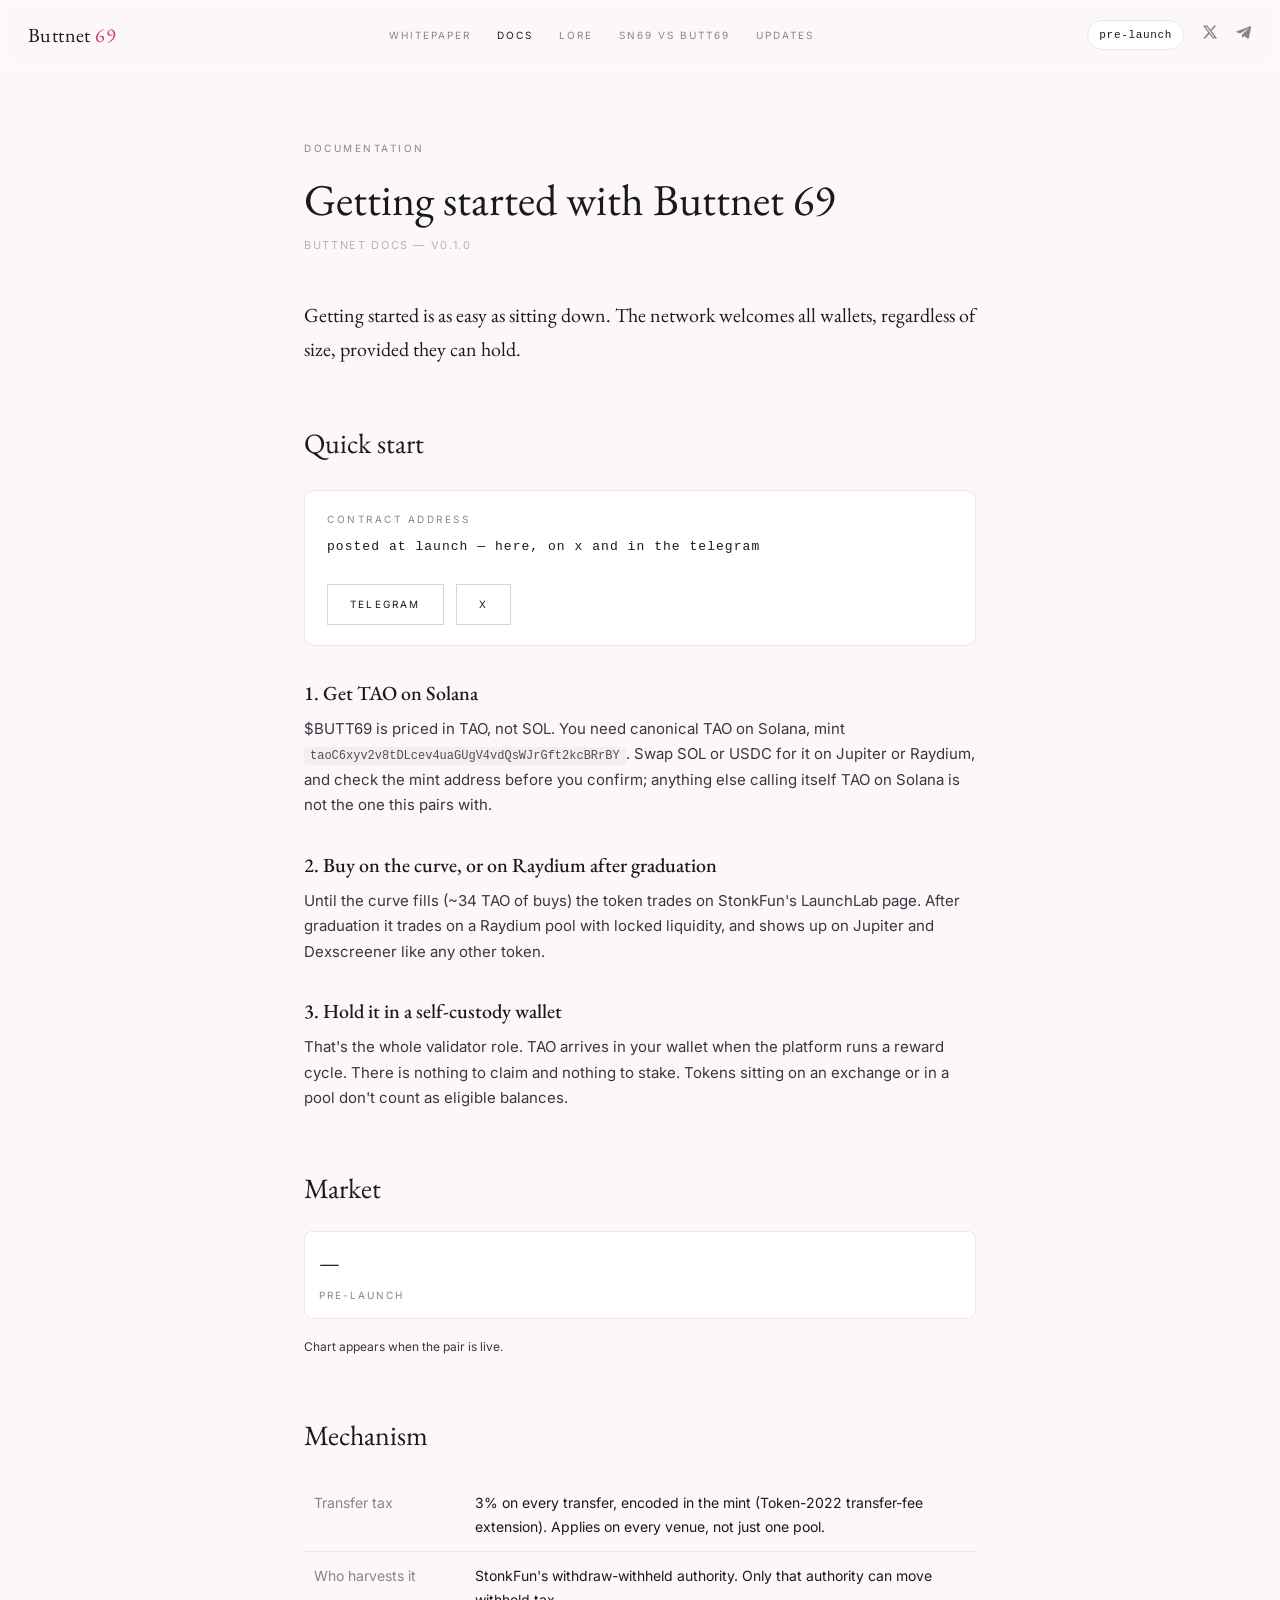
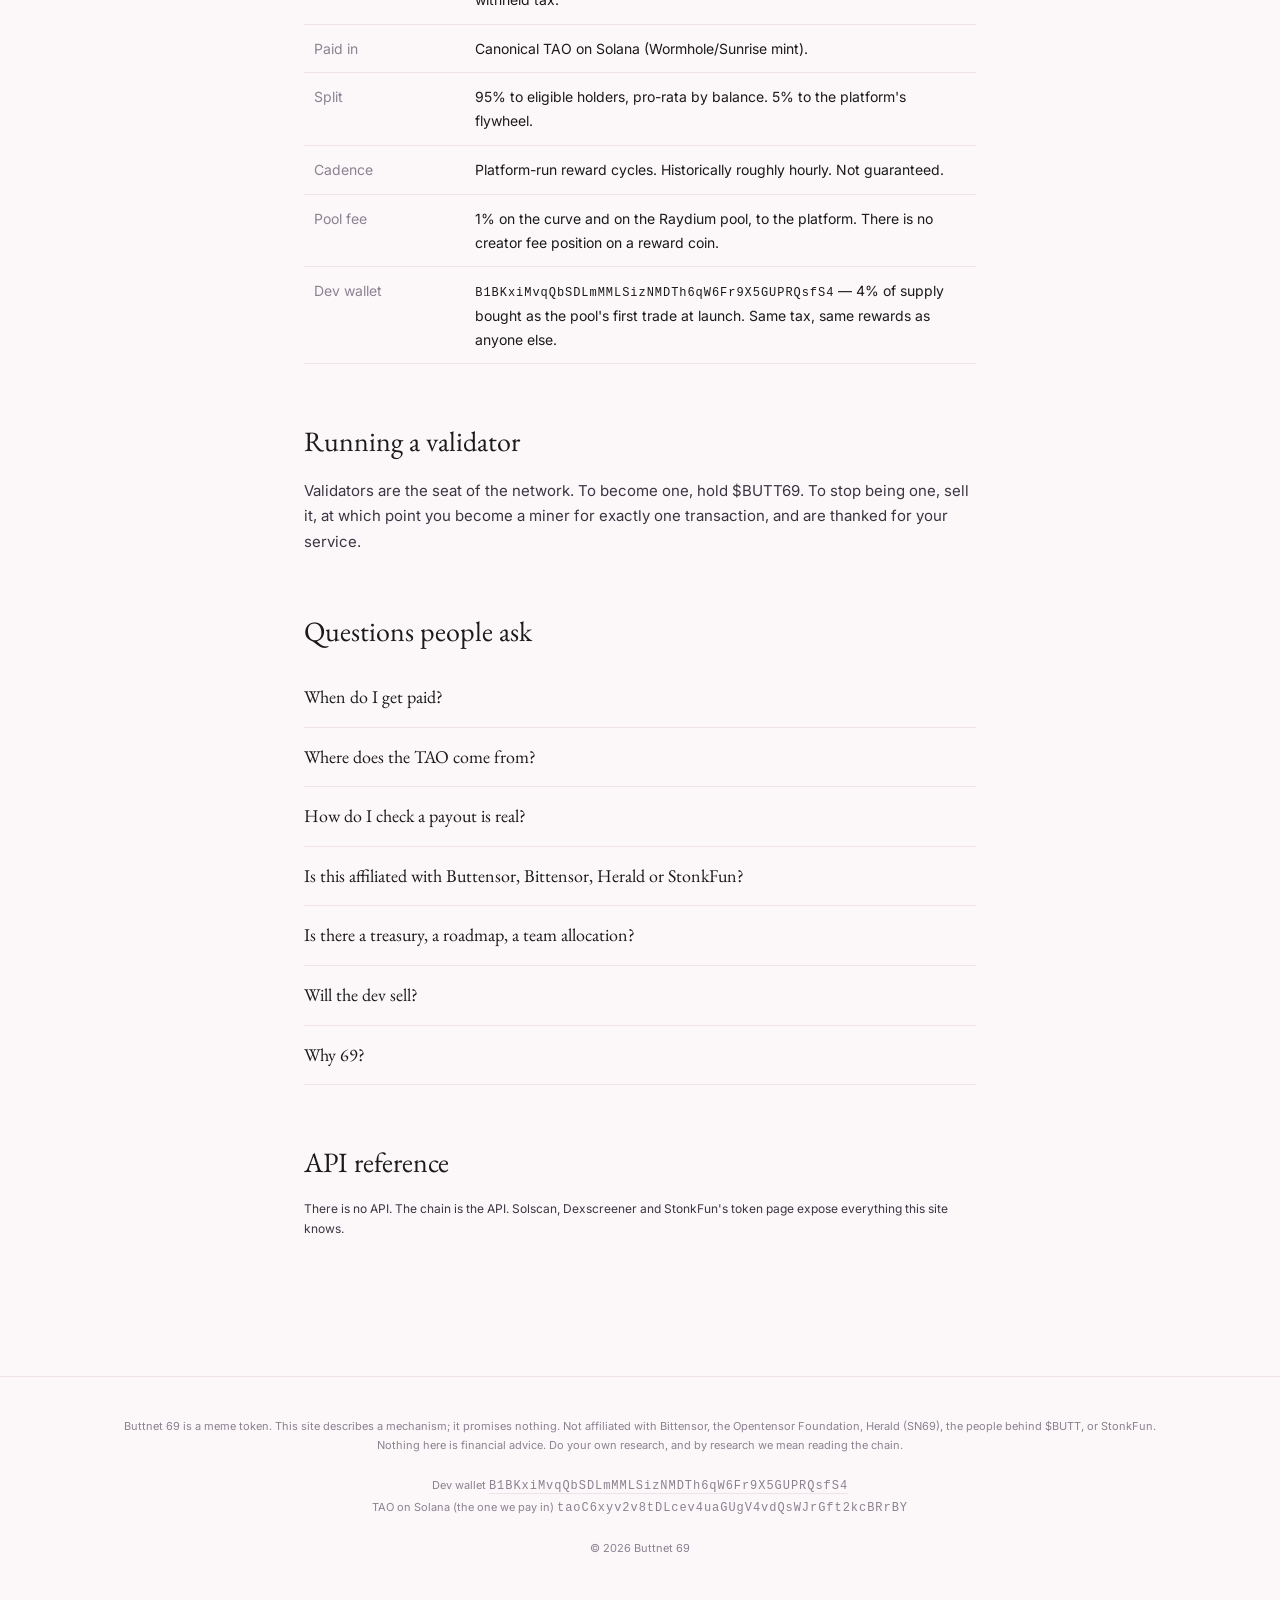
==== docs.html @ 768b2cd7 "Add files via upload" ====
<!doctype html>
<html lang="en">
<head>
<meta charset="utf-8"><meta name="viewport" content="width=device-width, initial-scale=1">
<title>Docs — Buttnet 69</title>
<link rel="icon" href="logo-512.png"><link rel="stylesheet" href="style.css">
<style>
details{border-bottom:1px solid var(--line);padding:14px 0}summary{cursor:pointer;font-family:var(--serif);font-size:18px;list-style:none}summary::-webkit-details-marker{display:none}
details p{margin:10px 0 0}
.stat{display:grid;grid-template-columns:repeat(auto-fit,minmax(140px,1fr));gap:12px;margin:18px 0}
.stat div{background:#fff;border:1px solid var(--line);border-radius:8px;padding:12px 14px}
.stat b{display:block;font-family:var(--serif);font-size:22px;font-weight:400}.stat span{font-size:10px;letter-spacing:.2em;text-transform:uppercase;color:var(--mut)}
iframe.chart{width:100%;height:460px;border:1px solid var(--line);border-radius:10px;background:#fff}
</style>
</head>
<body>
<main class="page">
  <div class="label kicker">Documentation</div>
  <h1>Getting started with Buttnet 69</h1>
  <div class="byline">Buttnet Docs — v0.1.0</div>

  <p class="lead">Getting started is as easy as sitting down. The network welcomes all wallets, regardless of size, provided they can hold.</p>

  <h2>Quick start</h2>
  <div class="box">
    <div class="label" style="margin-bottom:8px">Contract address</div>
    <div class="mono" id="ca" style="font-size:13px;user-select:all;word-break:break-all"></div>
    <div class="btnrow" id="btns"></div>
  </div>
  <h3>1. Get TAO on Solana</h3>
  <p>$BUTT69 is priced in TAO, not SOL. You need canonical TAO on Solana, mint <code id="taom"></code>. Swap SOL or USDC for it on Jupiter or Raydium, and check the mint address before you confirm; anything else calling itself TAO on Solana is not the one this pairs with.</p>
  <h3>2. Buy on the curve, or on Raydium after graduation</h3>
  <p>Until the curve fills (~34 TAO of buys) the token trades on StonkFun's LaunchLab page. After graduation it trades on a Raydium pool with locked liquidity, and shows up on Jupiter and Dexscreener like any other token.</p>
  <h3>3. Hold it in a self-custody wallet</h3>
  <p>That's the whole validator role. TAO arrives in your wallet when the platform runs a reward cycle. There is nothing to claim and nothing to stake. Tokens sitting on an exchange or in a pool don't count as eligible balances.</p>

  <h2>Market</h2>
  <div class="stat" id="stats"></div>
  <div id="chart"></div>

  <h2>Mechanism</h2>
  <table>
    <tr><td>Transfer tax</td><td>3% on every transfer, encoded in the mint (Token-2022 transfer-fee extension). Applies on every venue, not just one pool.</td></tr>
    <tr><td>Who harvests it</td><td>StonkFun's withdraw-withheld authority. Only that authority can move withheld tax.</td></tr>
    <tr><td>Paid in</td><td>Canonical TAO on Solana (Wormhole/Sunrise mint).</td></tr>
    <tr><td>Split</td><td>95% to eligible holders, pro-rata by balance. 5% to the platform's flywheel.</td></tr>
    <tr><td>Cadence</td><td>Platform-run reward cycles. Historically roughly hourly. Not guaranteed.</td></tr>
    <tr><td>Pool fee</td><td>1% on the curve and on the Raydium pool, to the platform. There is no creator fee position on a reward coin.</td></tr>
    <tr><td>Dev wallet</td><td><a id="devlink" class="mono" target="_blank" rel="noopener"></a> — 4% of supply bought as the pool's first trade at launch. Same tax, same rewards as anyone else.</td></tr>
  </table>

  <h2>Running a validator</h2>
  <p>Validators are the seat of the network. To become one, hold $BUTT69. To stop being one, sell it, at which point you become a miner for exactly one transaction, and are thanked for your service.</p>

  <h2>Questions people ask</h2>
  <details><summary>When do I get paid?</summary><p>When the platform runs a reward cycle. Look for incoming TAO transfers in your wallet history. Amounts depend on how much $BUTT69 was transferred during the cycle and your share of eligible balances. Very small balances can round to nothing.</p></details>
  <details><summary>Where does the TAO come from?</summary><p>From other people transferring $BUTT69. A transfer tax is a cost on transfers, not a return on holding. If trading slows, payouts slow. That is the mechanism working as designed, not a bug.</p></details>
  <details><summary>How do I check a payout is real?</summary><p>Open the incoming transfer in your wallet history. Confirm the mint is the TAO mint shown in the footer, and match the sender against the platform's distribution records on StonkFun's token page. A "Received" label on its own proves nothing.</p></details>
  <details><summary>Is this affiliated with Buttensor, Bittensor, Herald or StonkFun?</summary><p>No. It uses StonkFun's public launch model, copies $BUTT's mechanism with attribution, and borrows Herald's tagline out of context. Nobody's team is involved but ours.</p></details>
  <details><summary>Is there a treasury, a roadmap, a team allocation?</summary><p>No treasury. No roadmap beyond the three lines on the home page. One dev wallet, published above.</p></details>
  <details><summary>Will the dev sell?</summary><p>Maybe. The wallet is public, so you'll see it if it happens. Every transfer out of it pays the same 3% as yours.</p></details>
  <details><summary>Why 69?</summary><p>See <a href="vs.html" style="border-bottom:1px solid var(--line)">SN69 vs BUTT69</a>.</p></details>

  <h2 id="api">API reference</h2>
  <p class="fine">There is no API. The chain is the API. Solscan, Dexscreener and StonkFun's token page expose everything this site knows.</p>
</main>
<script src="site.js"></script>
<script>
header("docs");footer();
document.getElementById("taom").textContent=CFG.TAO_MINT;
const dl=document.getElementById("devlink");dl.textContent=CFG.DEV_WALLET;dl.href="https://solscan.io/account/"+CFG.DEV_WALLET;
const ca=document.getElementById("ca"),btns=document.getElementById("btns");
if(CFG.MINT){ca.textContent=CFG.MINT;
  btns.innerHTML=`<a class="btn pink" href="https://www.stonkfun.xyz/token/${CFG.MINT}" target="_blank" rel="noopener">Buy on StonkFun</a><a class="btn" href="https://dexscreener.com/solana/${CFG.MINT}" target="_blank" rel="noopener">Dexscreener</a><a class="btn" href="https://solscan.io/token/${CFG.MINT}" target="_blank" rel="noopener">Solscan</a>`;
  document.getElementById("chart").innerHTML=`<iframe class="chart" src="https://dexscreener.com/solana/${CFG.MINT}?embed=1&theme=light&trades=0&info=0" loading="lazy"></iframe>`;
  fetch(`https://api.dexscreener.com/latest/dex/tokens/${CFG.MINT}`).then(r=>r.json()).then(d=>{
    const ps=(d.pairs||[]).filter(p=>p.chainId==="solana").sort((a,b)=>((b.liquidity||{}).usd||0)-((a.liquidity||{}).usd||0));
    if(!ps.length){document.getElementById("stats").innerHTML='<div><b>—</b><span>indexing</span></div>';return;}
    const p=ps[0],vol=ps.reduce((s,x)=>s+((x.volume||{}).h24||0),0);
    document.getElementById("stats").innerHTML=`<div><b>$${Number(p.priceUsd).toPrecision(3)}</b><span>price</span></div><div><b>${fmt(p.marketCap||p.fdv)}</b><span>market cap</span></div><div><b>${fmt((p.liquidity||{}).usd)}</b><span>liquidity</span></div><div><b>${fmt(vol)}</b><span>24h volume</span></div>`;
  }).catch(()=>{});
} else {
  ca.textContent="posted at launch — here, on x and in the telegram";
  btns.innerHTML=`<a class="btn" href="${CFG.TG}" target="_blank" rel="noopener">Telegram</a><a class="btn" href="${CFG.X}" target="_blank" rel="noopener">X</a>`;
  document.getElementById("stats").innerHTML='<div><b>—</b><span>pre-launch</span></div>';
  document.getElementById("chart").innerHTML='<p class="fine">Chart appears when the pair is live.</p>';
}
</script>
</body>
</html>
---- style.css ----
@import url("https://fonts.googleapis.com/css2?family=EB+Garamond:ital,wght@0,400;0,500;1,400&family=Inter:wght@400;500&display=swap");
:root{--bg:#fcf8fa;--bg2:#f7eff3;--ink:#1a1a1a;--mut:#8a8290;--mut2:#b9b0bd;--line:#efe3e9;--pink:#d63c7c;--pink-soft:rgba(214,60,124,.12);--mono:ui-monospace,SFMono-Regular,Menlo,Monaco,Consolas,monospace;--serif:"EB Garamond",Georgia,"Times New Roman",serif;--sans:Inter,-apple-system,BlinkMacSystemFont,"Segoe UI",sans-serif}
*{box-sizing:border-box}html{scroll-behavior:smooth}
body{margin:0;background:var(--bg);color:var(--ink);font-family:var(--sans);font-size:15px;line-height:1.7;-webkit-font-smoothing:antialiased}
a{color:inherit;text-decoration:none}
.serif{font-family:var(--serif)}
.label{font-size:10px;letter-spacing:.25em;text-transform:uppercase;color:var(--mut);font-family:var(--sans)}
.mono{font-family:var(--mono);font-size:12px;letter-spacing:.08em}
/* header */
.hdr{position:fixed;top:0;left:0;right:0;z-index:20;display:flex;align-items:center;justify-content:space-between;padding:18px 28px;background:rgba(252,248,250,.82);backdrop-filter:blur(6px);border-bottom:1px solid transparent}
.hdr.solid{border-bottom-color:var(--line)}
.hdr .wordmark{font-family:var(--serif);font-size:20px;letter-spacing:.02em}
.hdr .wordmark span{color:var(--pink)}
.hdr nav{display:flex;gap:26px}
.hdr nav a{font-size:10px;letter-spacing:.2em;text-transform:uppercase;color:var(--mut);transition:color .2s}
.hdr nav a:hover,.hdr nav a.on{color:var(--ink)}
.hdr .right{display:flex;align-items:center;gap:18px}
.pill{font-family:var(--mono);font-size:11px;letter-spacing:.06em;color:var(--mut);border:1px solid var(--line);border-radius:999px;padding:5px 11px;background:#fff}
.pill b{color:var(--ink);font-weight:500}
.ico{width:16px;height:16px;fill:var(--mut);transition:fill .2s}.ico:hover{fill:var(--ink)}
.burger{display:none}
@media(max-width:820px){.hdr{flex-wrap:wrap;padding:12px 16px;gap:8px}.hdr nav{order:3;width:100%;gap:16px;overflow-x:auto;white-space:nowrap;padding-bottom:2px}.pill{display:none}}
@media(max-width:820px){.page{padding-top:150px}}
/* page */
.page{max-width:720px;margin:0 auto;padding:140px 24px 120px}
.page h1{font-family:var(--serif);font-weight:400;font-size:44px;line-height:1.15;margin:0 0 10px}
.page h2{font-family:var(--serif);font-weight:400;font-size:28px;margin:54px 0 12px}
.page h3{font-family:var(--serif);font-weight:500;font-size:20px;margin:30px 0 6px}
.page p{margin:0 0 16px;color:#3a3540}
.page p.lead{font-family:var(--serif);font-size:20px;color:var(--ink)}
.page .kicker{margin-bottom:18px}
.page .byline{font-size:11px;letter-spacing:.15em;text-transform:uppercase;color:var(--mut2);margin-bottom:44px}
.page hr{border:0;border-top:1px solid var(--line);margin:48px 0}
.page ul{padding-left:18px;color:#3a3540}.page li{margin-bottom:6px}
.box{background:#fff;border:1px solid var(--line);border-radius:10px;padding:20px 22px;margin:22px 0}
.box.pink{background:var(--bg2);border-color:#f1d7e2}
code,.code{font-family:var(--mono);font-size:12px;background:#f4eef1;padding:2px 6px;border-radius:4px;color:#5a4a55}
table{width:100%;border-collapse:collapse;margin:20px 0;font-size:14px}
th,td{text-align:left;vertical-align:top;padding:12px 10px;border-bottom:1px solid var(--line)}
th{font-size:10px;letter-spacing:.2em;text-transform:uppercase;color:var(--mut);font-weight:500}
td:first-child{color:var(--mut);width:24%}
.btn{display:inline-flex;align-items:center;gap:10px;padding:11px 22px;border:1px solid rgba(26,26,26,.18);font-size:10px;letter-spacing:.22em;text-transform:uppercase;transition:all .25s;background:transparent}
.btn:hover{border-color:var(--ink)}
.btn.pink{border-color:var(--pink);color:var(--pink)}.btn.pink:hover{background:var(--pink);color:#fff}
.btnrow{display:flex;gap:12px;flex-wrap:wrap;margin-top:26px}
.fine{font-size:12px;color:var(--mut)}
.ftr{border-top:1px solid var(--line);padding:40px 28px 60px;text-align:center;color:var(--mut);font-size:11px;line-height:1.8}
.ftr a{border-bottom:1px solid var(--line)}
/* timeline */
.tl{position:relative;padding-left:26px}.tl:before{content:"";position:absolute;left:7px;top:6px;bottom:6px;width:1px;background:var(--line)}
.tl .it{position:relative;margin-bottom:34px}
.tl .it:before{content:"";position:absolute;left:-26px;top:5px;width:13px;height:13px;border-radius:50%;border:2px solid var(--pink);background:var(--bg)}
.tl .it.done:before{background:var(--pink)}
.tl .it.todo:before{border-color:var(--mut2)}
.tl .d{font-size:10px;letter-spacing:.2em;text-transform:uppercase;color:var(--mut2);margin-bottom:4px}
.tl .t{font-family:var(--serif);font-size:19px;margin-bottom:4px}
/* dark (lore) */
body.dark{background:#0a0608;color:#f1e9ee}
body.dark .hdr{background:rgba(10,6,8,.8)}body.dark .hdr.solid{border-bottom-color:#241a20}
body.dark .hdr .wordmark{color:#f1e9ee}body.dark .hdr nav a{color:#7d6f78}body.dark .hdr nav a:hover,body.dark .hdr nav a.on{color:#f1e9ee}
body.dark .pill{background:#150d12;border-color:#2a1c24;color:#9c8a95}body.dark .pill b{color:#f1e9ee}
body.dark .ico{fill:#7d6f78}body.dark .ico:hover{fill:#f1e9ee}
body.dark .page p{color:#bcaeb6}body.dark .page p.lead{color:#f1e9ee}
body.dark .page h2{color:#f1e9ee}body.dark .page hr{border-color:#241a20}
body.dark .ftr{border-color:#241a20;color:#6b5f66}body.dark .ftr a{border-color:#2a1c24}
body.dark .label{color:#8d6f80}
.amb{position:absolute;border-radius:50%;pointer-events:none;filter:blur(60px);background:radial-gradient(closest-side,rgba(214,60,124,.28),transparent)}
.glow{text-shadow:0 0 40px rgba(214,60,124,.25),0 0 80px rgba(214,60,124,.1)}
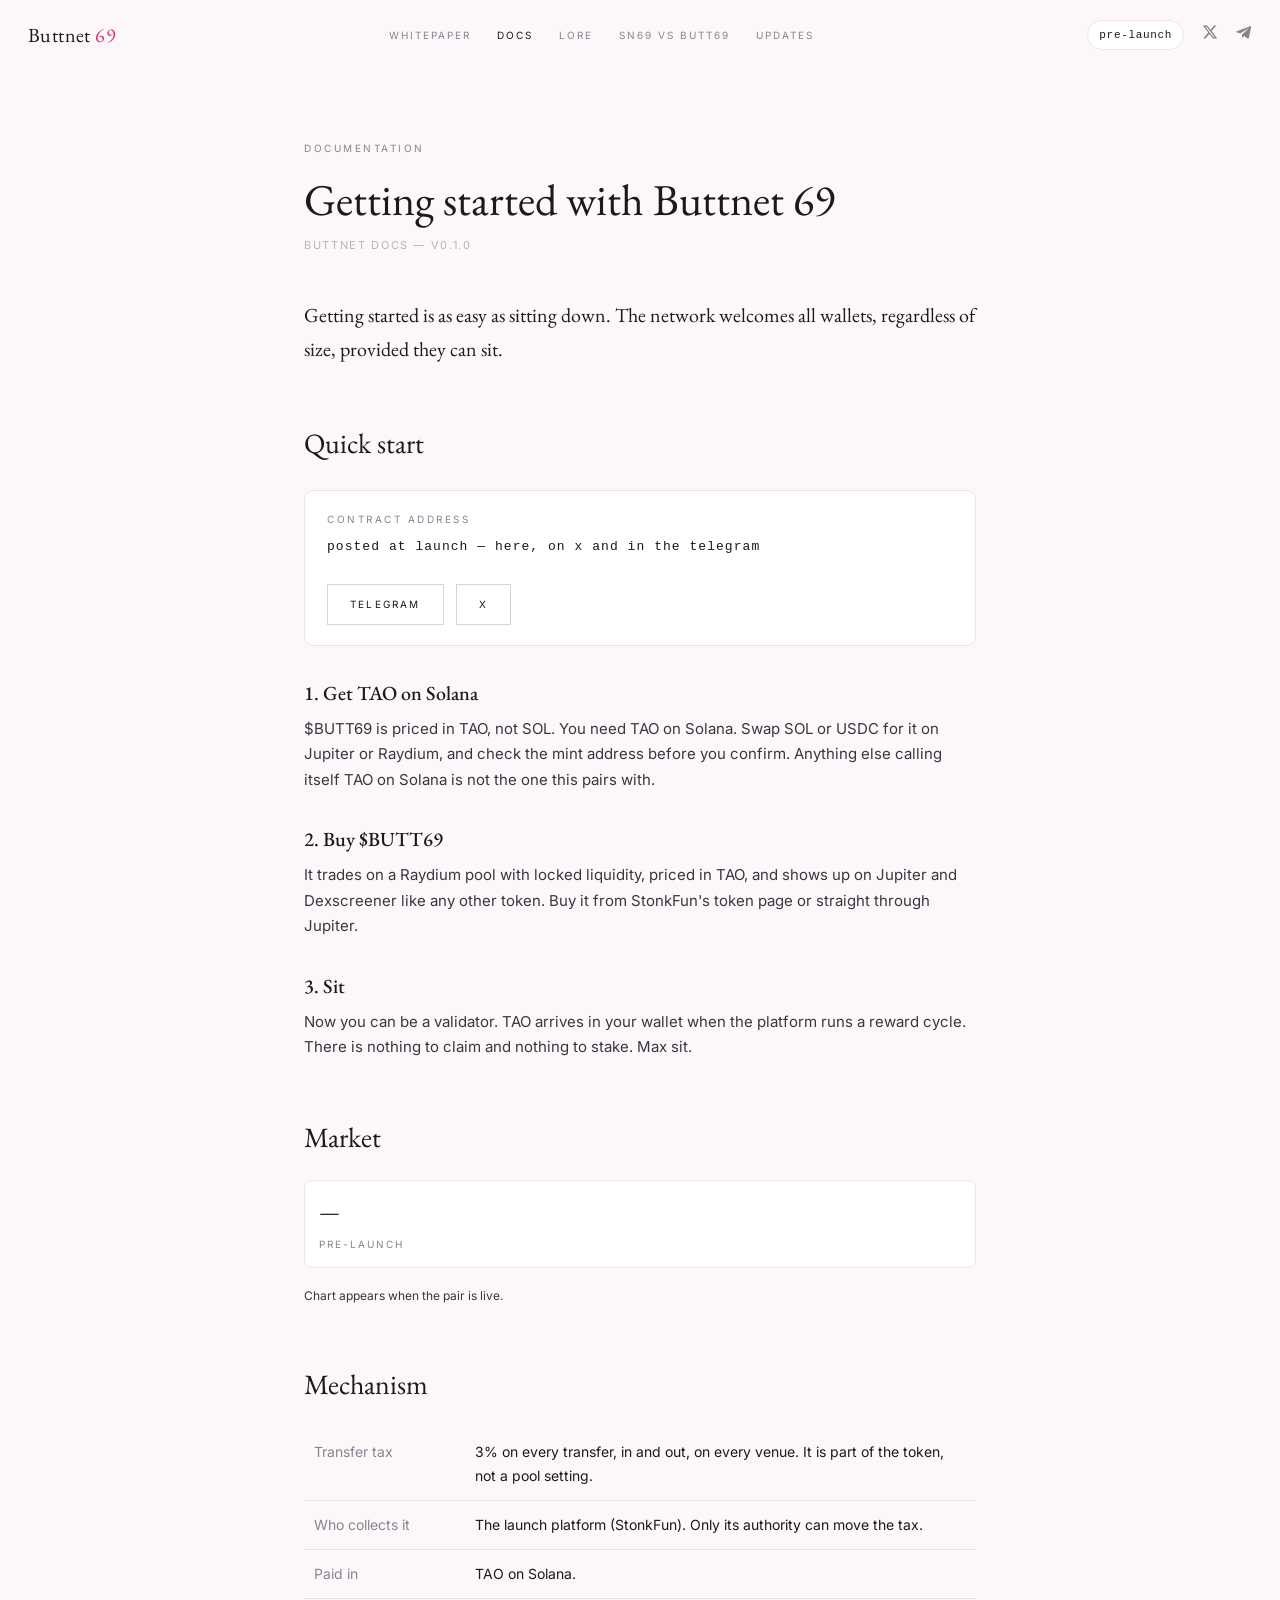
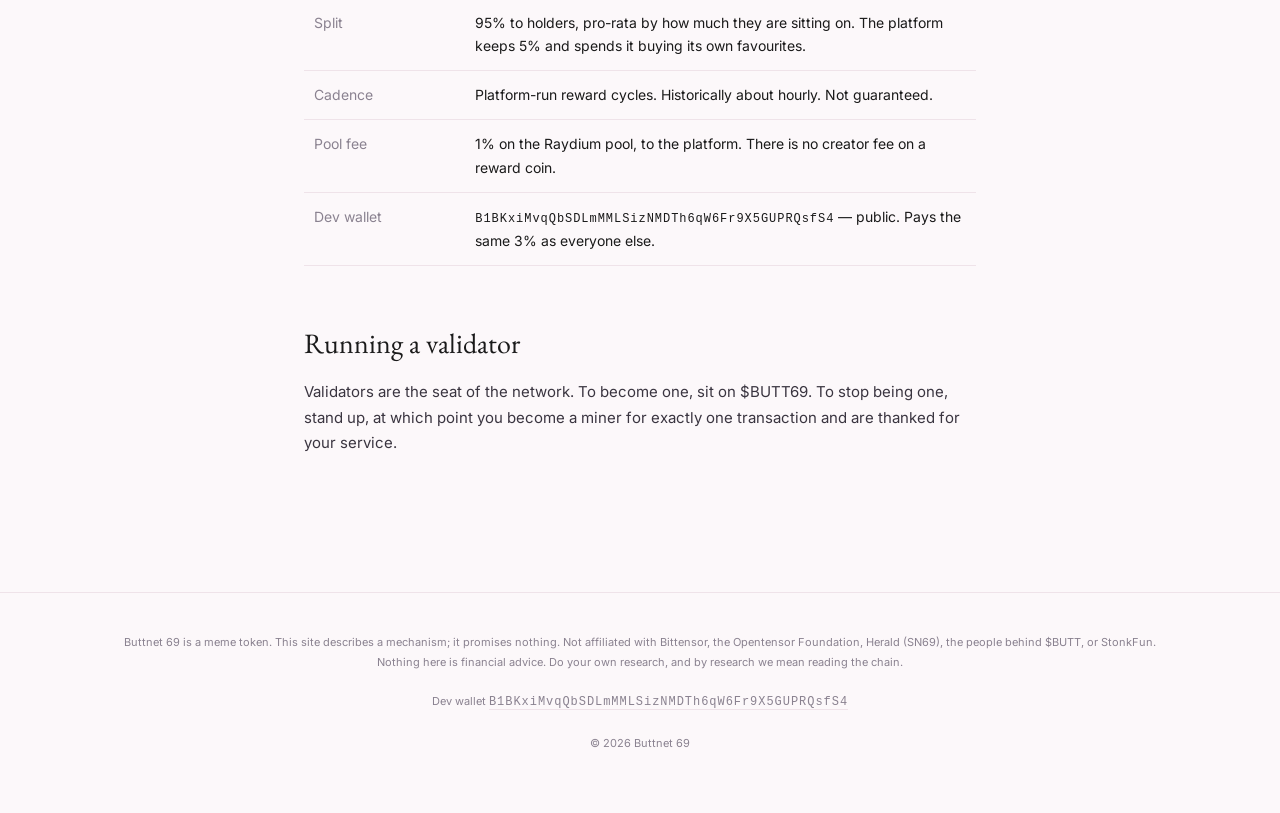
==== commit 03be888b: "Add files via upload" ====
--- a/docs.html
+++ b/docs.html
@@ -19,7 +19,7 @@
   <h1>Getting started with Buttnet 69</h1>
   <div class="byline">Buttnet Docs — v0.1.0</div>
 
-  <p class="lead">Getting started is as easy as sitting down. The network welcomes all wallets, regardless of size, provided they can hold.</p>
+  <p class="lead">Getting started is as easy as sitting down. The network welcomes all wallets, regardless of size, provided they can sit.</p>
 
   <h2>Quick start</h2>
   <div class="box">
@@ -28,11 +28,11 @@
     <div class="btnrow" id="btns"></div>
   </div>
   <h3>1. Get TAO on Solana</h3>
-  <p>$BUTT69 is priced in TAO, not SOL. You need canonical TAO on Solana, mint <code id="taom"></code>. Swap SOL or USDC for it on Jupiter or Raydium, and check the mint address before you confirm; anything else calling itself TAO on Solana is not the one this pairs with.</p>
-  <h3>2. Buy on the curve, or on Raydium after graduation</h3>
-  <p>Until the curve fills (~34 TAO of buys) the token trades on StonkFun's LaunchLab page. After graduation it trades on a Raydium pool with locked liquidity, and shows up on Jupiter and Dexscreener like any other token.</p>
-  <h3>3. Hold it in a self-custody wallet</h3>
-  <p>That's the whole validator role. TAO arrives in your wallet when the platform runs a reward cycle. There is nothing to claim and nothing to stake. Tokens sitting on an exchange or in a pool don't count as eligible balances.</p>
+  <p>$BUTT69 is priced in TAO, not SOL. You need TAO on Solana. Swap SOL or USDC for it on Jupiter or Raydium, and check the mint address before you confirm. Anything else calling itself TAO on Solana is not the one this pairs with.</p>
+  <h3>2. Buy $BUTT69</h3>
+  <p>It trades on a Raydium pool with locked liquidity, priced in TAO, and shows up on Jupiter and Dexscreener like any other token. Buy it from StonkFun's token page or straight through Jupiter.</p>
+  <h3>3. Sit</h3>
+  <p>Now you can be a validator. TAO arrives in your wallet when the platform runs a reward cycle. There is nothing to claim and nothing to stake. Max sit.</p>
 
   <h2>Market</h2>
   <div class="stat" id="stats"></div>
@@ -40,34 +40,22 @@
 
   <h2>Mechanism</h2>
   <table>
-    <tr><td>Transfer tax</td><td>3% on every transfer, encoded in the mint (Token-2022 transfer-fee extension). Applies on every venue, not just one pool.</td></tr>
-    <tr><td>Who harvests it</td><td>StonkFun's withdraw-withheld authority. Only that authority can move withheld tax.</td></tr>
-    <tr><td>Paid in</td><td>Canonical TAO on Solana (Wormhole/Sunrise mint).</td></tr>
-    <tr><td>Split</td><td>95% to eligible holders, pro-rata by balance. 5% to the platform's flywheel.</td></tr>
-    <tr><td>Cadence</td><td>Platform-run reward cycles. Historically roughly hourly. Not guaranteed.</td></tr>
-    <tr><td>Pool fee</td><td>1% on the curve and on the Raydium pool, to the platform. There is no creator fee position on a reward coin.</td></tr>
-    <tr><td>Dev wallet</td><td><a id="devlink" class="mono" target="_blank" rel="noopener"></a> — 4% of supply bought as the pool's first trade at launch. Same tax, same rewards as anyone else.</td></tr>
+    <tr><td>Transfer tax</td><td>3% on every transfer, in and out, on every venue. It is part of the token, not a pool setting.</td></tr>
+    <tr><td>Who collects it</td><td>The launch platform (StonkFun). Only its authority can move the tax.</td></tr>
+    <tr><td>Paid in</td><td>TAO on Solana.</td></tr>
+    <tr><td>Split</td><td>95% to holders, pro-rata by how much they are sitting on. The platform keeps 5% and spends it buying its own favourites.</td></tr>
+    <tr><td>Cadence</td><td>Platform-run reward cycles. Historically about hourly. Not guaranteed.</td></tr>
+    <tr><td>Pool fee</td><td>1% on the Raydium pool, to the platform. There is no creator fee on a reward coin.</td></tr>
+    <tr><td>Dev wallet</td><td><a id="devlink" class="mono" target="_blank" rel="noopener"></a> — public. Pays the same 3% as everyone else.</td></tr>
   </table>
 
   <h2>Running a validator</h2>
-  <p>Validators are the seat of the network. To become one, hold $BUTT69. To stop being one, sell it, at which point you become a miner for exactly one transaction, and are thanked for your service.</p>
+  <p>Validators are the seat of the network. To become one, sit on $BUTT69. To stop being one, stand up, at which point you become a miner for exactly one transaction and are thanked for your service.</p>
 
-  <h2>Questions people ask</h2>
-  <details><summary>When do I get paid?</summary><p>When the platform runs a reward cycle. Look for incoming TAO transfers in your wallet history. Amounts depend on how much $BUTT69 was transferred during the cycle and your share of eligible balances. Very small balances can round to nothing.</p></details>
-  <details><summary>Where does the TAO come from?</summary><p>From other people transferring $BUTT69. A transfer tax is a cost on transfers, not a return on holding. If trading slows, payouts slow. That is the mechanism working as designed, not a bug.</p></details>
-  <details><summary>How do I check a payout is real?</summary><p>Open the incoming transfer in your wallet history. Confirm the mint is the TAO mint shown in the footer, and match the sender against the platform's distribution records on StonkFun's token page. A "Received" label on its own proves nothing.</p></details>
-  <details><summary>Is this affiliated with Buttensor, Bittensor, Herald or StonkFun?</summary><p>No. It uses StonkFun's public launch model, copies $BUTT's mechanism with attribution, and borrows Herald's tagline out of context. Nobody's team is involved but ours.</p></details>
-  <details><summary>Is there a treasury, a roadmap, a team allocation?</summary><p>No treasury. No roadmap beyond the three lines on the home page. One dev wallet, published above.</p></details>
-  <details><summary>Will the dev sell?</summary><p>Maybe. The wallet is public, so you'll see it if it happens. Every transfer out of it pays the same 3% as yours.</p></details>
-  <details><summary>Why 69?</summary><p>See <a href="vs.html" style="border-bottom:1px solid var(--line)">SN69 vs BUTT69</a>.</p></details>
-
-  <h2 id="api">API reference</h2>
-  <p class="fine">There is no API. The chain is the API. Solscan, Dexscreener and StonkFun's token page expose everything this site knows.</p>
 </main>
 <script src="site.js"></script>
 <script>
 header("docs");footer();
-document.getElementById("taom").textContent=CFG.TAO_MINT;
 const dl=document.getElementById("devlink");dl.textContent=CFG.DEV_WALLET;dl.href="https://solscan.io/account/"+CFG.DEV_WALLET;
 const ca=document.getElementById("ca"),btns=document.getElementById("btns");
 if(CFG.MINT){ca.textContent=CFG.MINT;
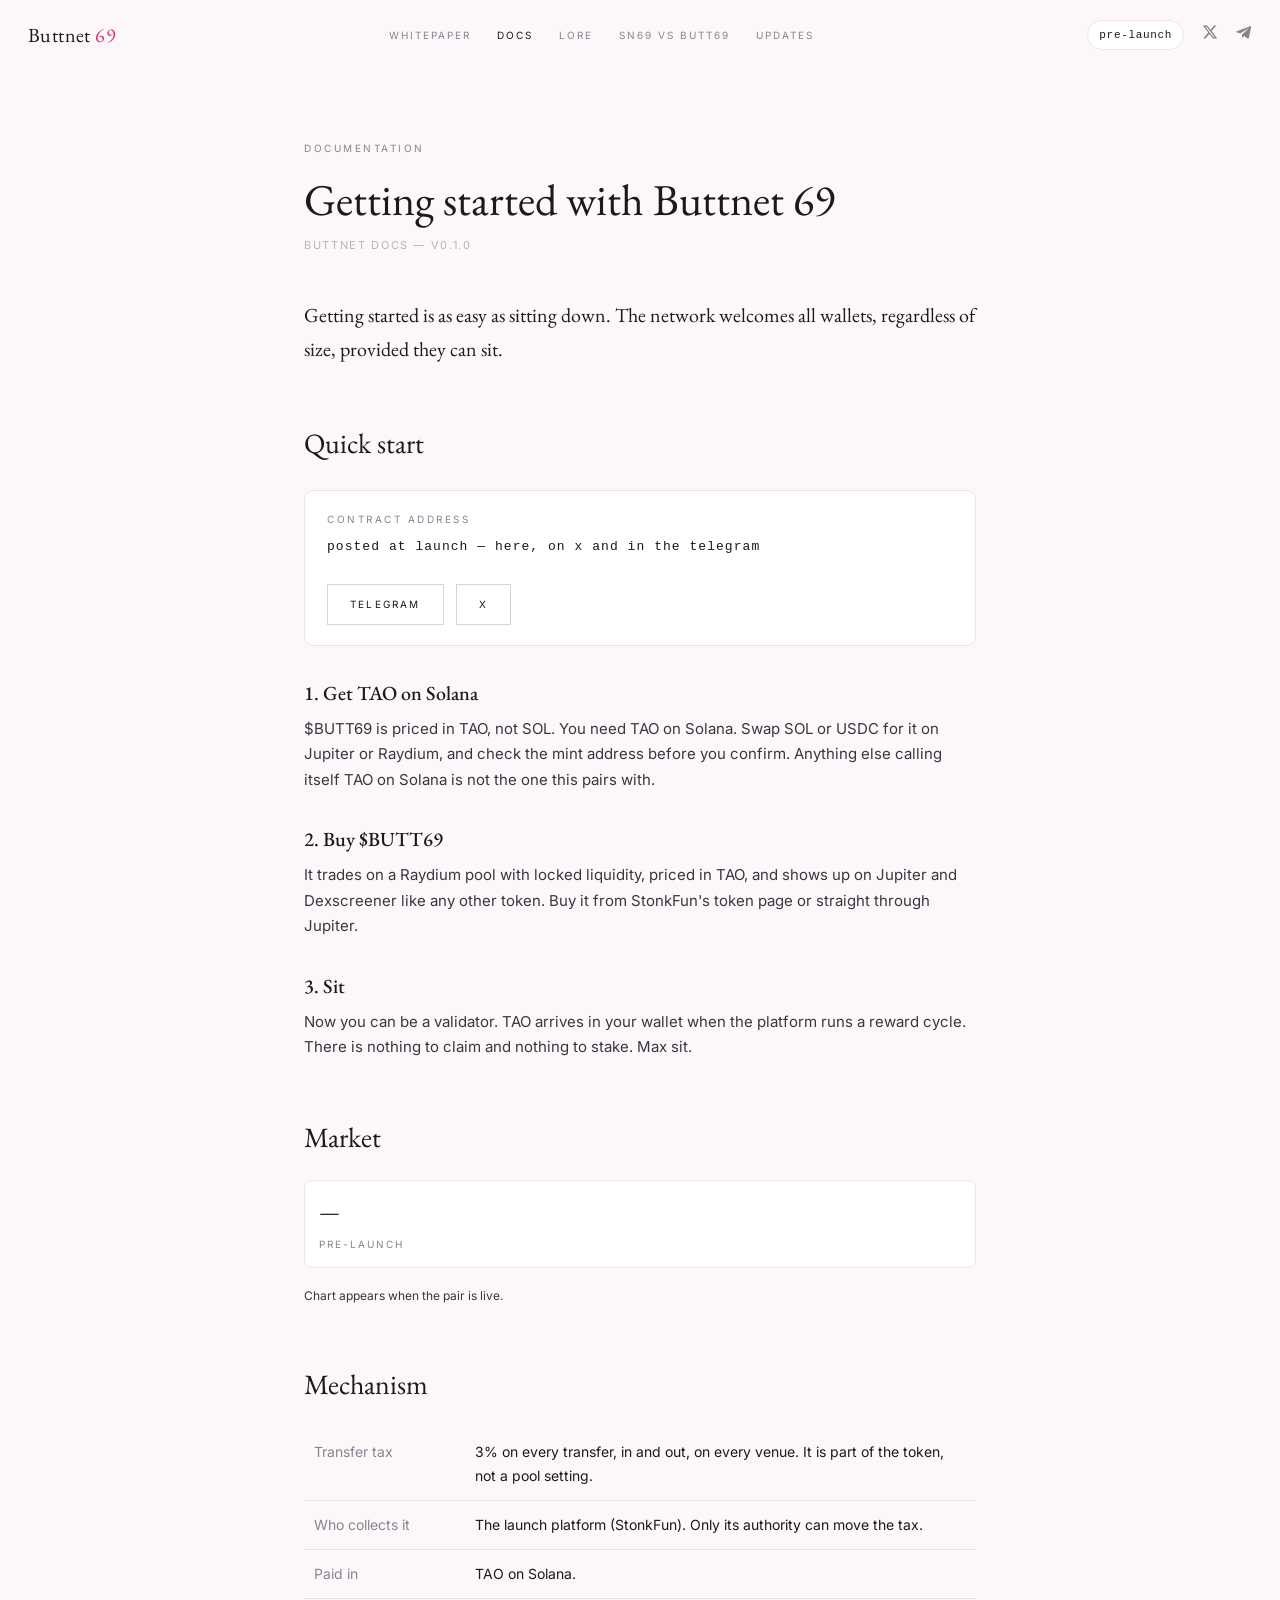
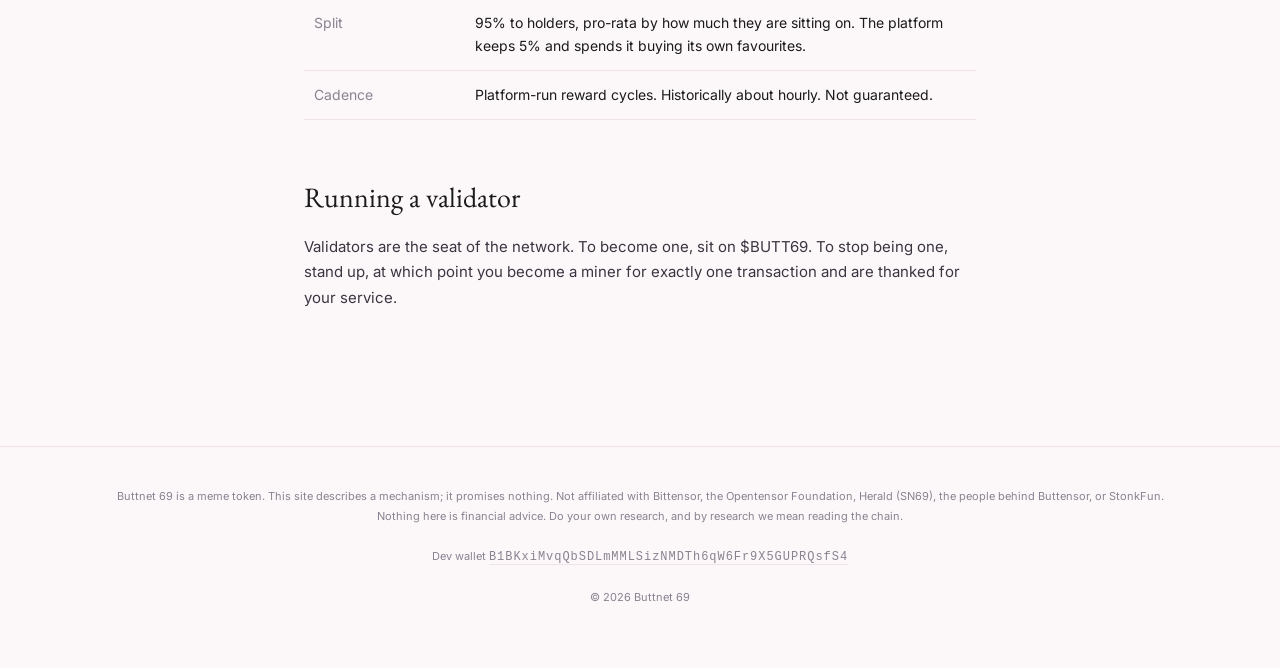
==== commit c284d7e7: "Add files via upload" ====
--- a/docs.html
+++ b/docs.html
@@ -45,8 +45,6 @@
     <tr><td>Paid in</td><td>TAO on Solana.</td></tr>
     <tr><td>Split</td><td>95% to holders, pro-rata by how much they are sitting on. The platform keeps 5% and spends it buying its own favourites.</td></tr>
     <tr><td>Cadence</td><td>Platform-run reward cycles. Historically about hourly. Not guaranteed.</td></tr>
-    <tr><td>Pool fee</td><td>1% on the Raydium pool, to the platform. There is no creator fee on a reward coin.</td></tr>
-    <tr><td>Dev wallet</td><td><a id="devlink" class="mono" target="_blank" rel="noopener"></a> — public. Pays the same 3% as everyone else.</td></tr>
   </table>
 
   <h2>Running a validator</h2>
@@ -56,7 +54,6 @@
 <script src="site.js"></script>
 <script>
 header("docs");footer();
-const dl=document.getElementById("devlink");dl.textContent=CFG.DEV_WALLET;dl.href="https://solscan.io/account/"+CFG.DEV_WALLET;
 const ca=document.getElementById("ca"),btns=document.getElementById("btns");
 if(CFG.MINT){ca.textContent=CFG.MINT;
   btns.innerHTML=`<a class="btn pink" href="https://www.stonkfun.xyz/token/${CFG.MINT}" target="_blank" rel="noopener">Buy on StonkFun</a><a class="btn" href="https://dexscreener.com/solana/${CFG.MINT}" target="_blank" rel="noopener">Dexscreener</a><a class="btn" href="https://solscan.io/token/${CFG.MINT}" target="_blank" rel="noopener">Solscan</a>`;
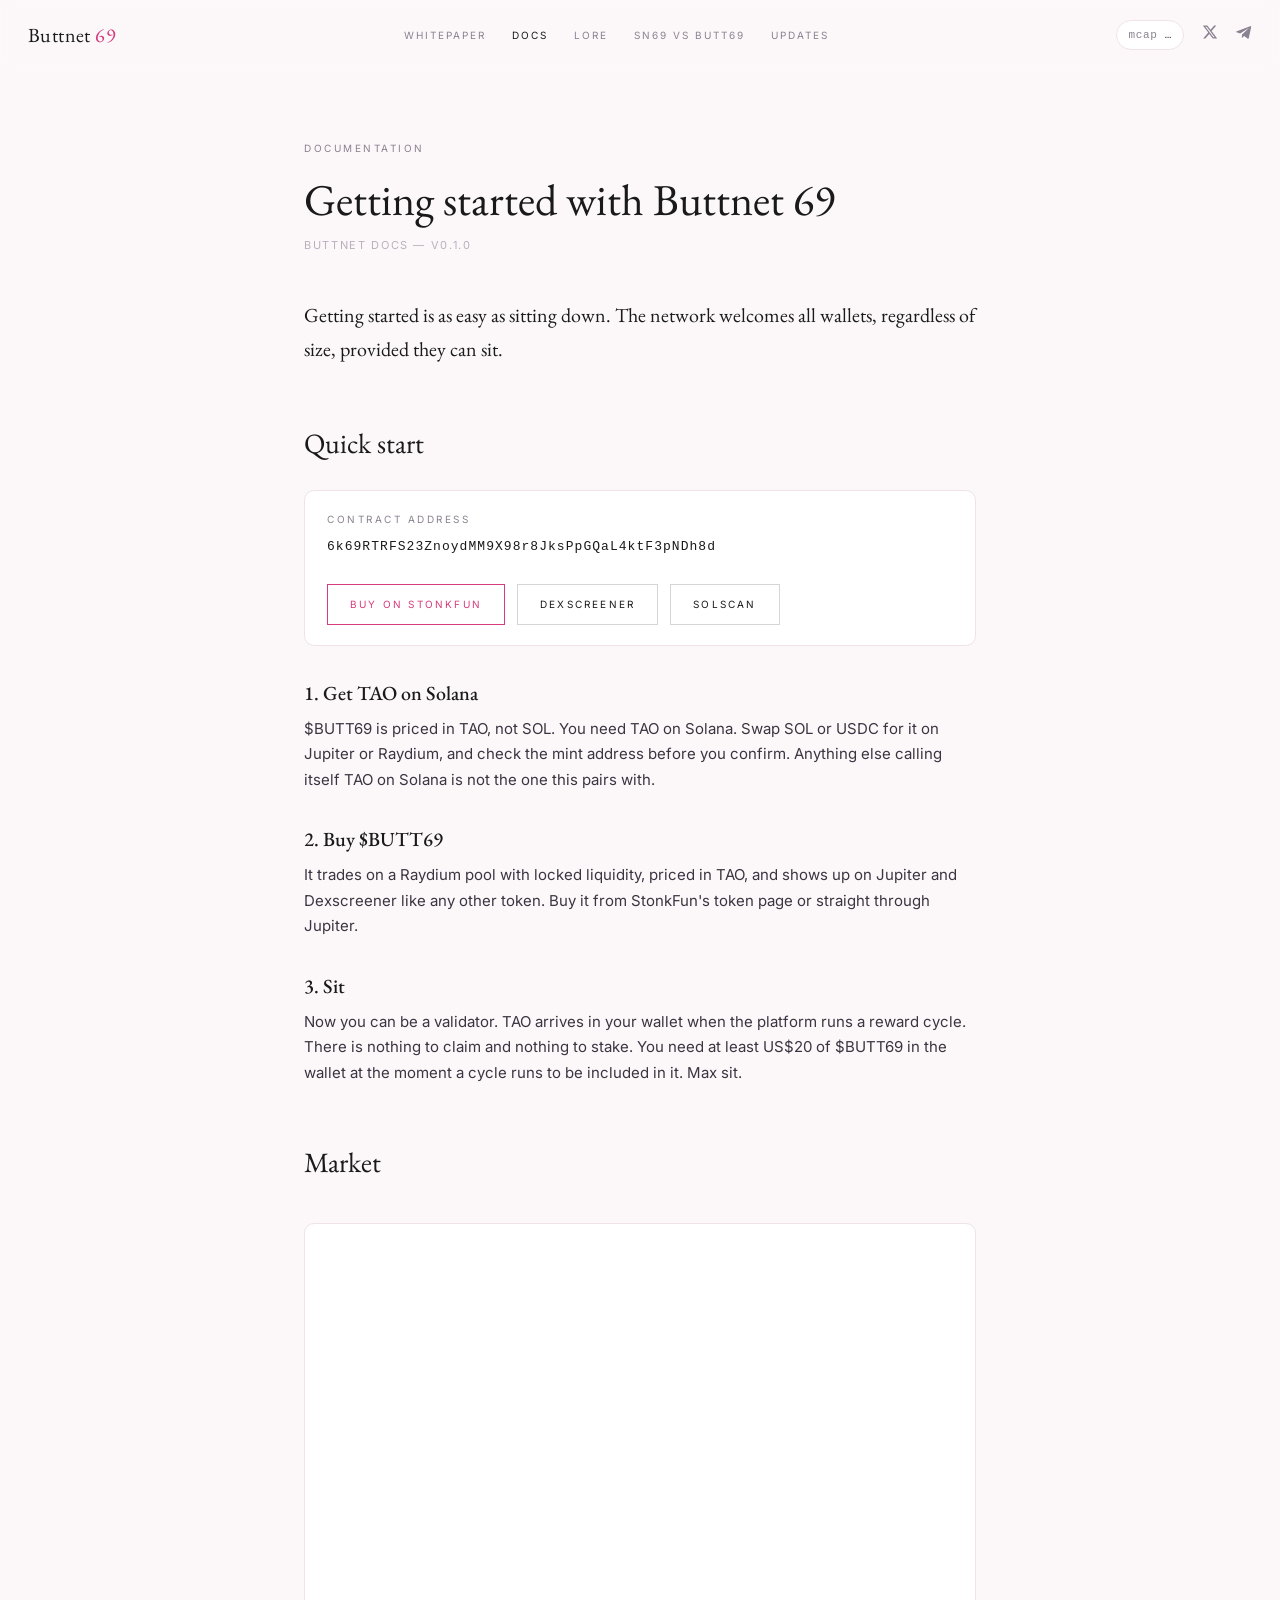
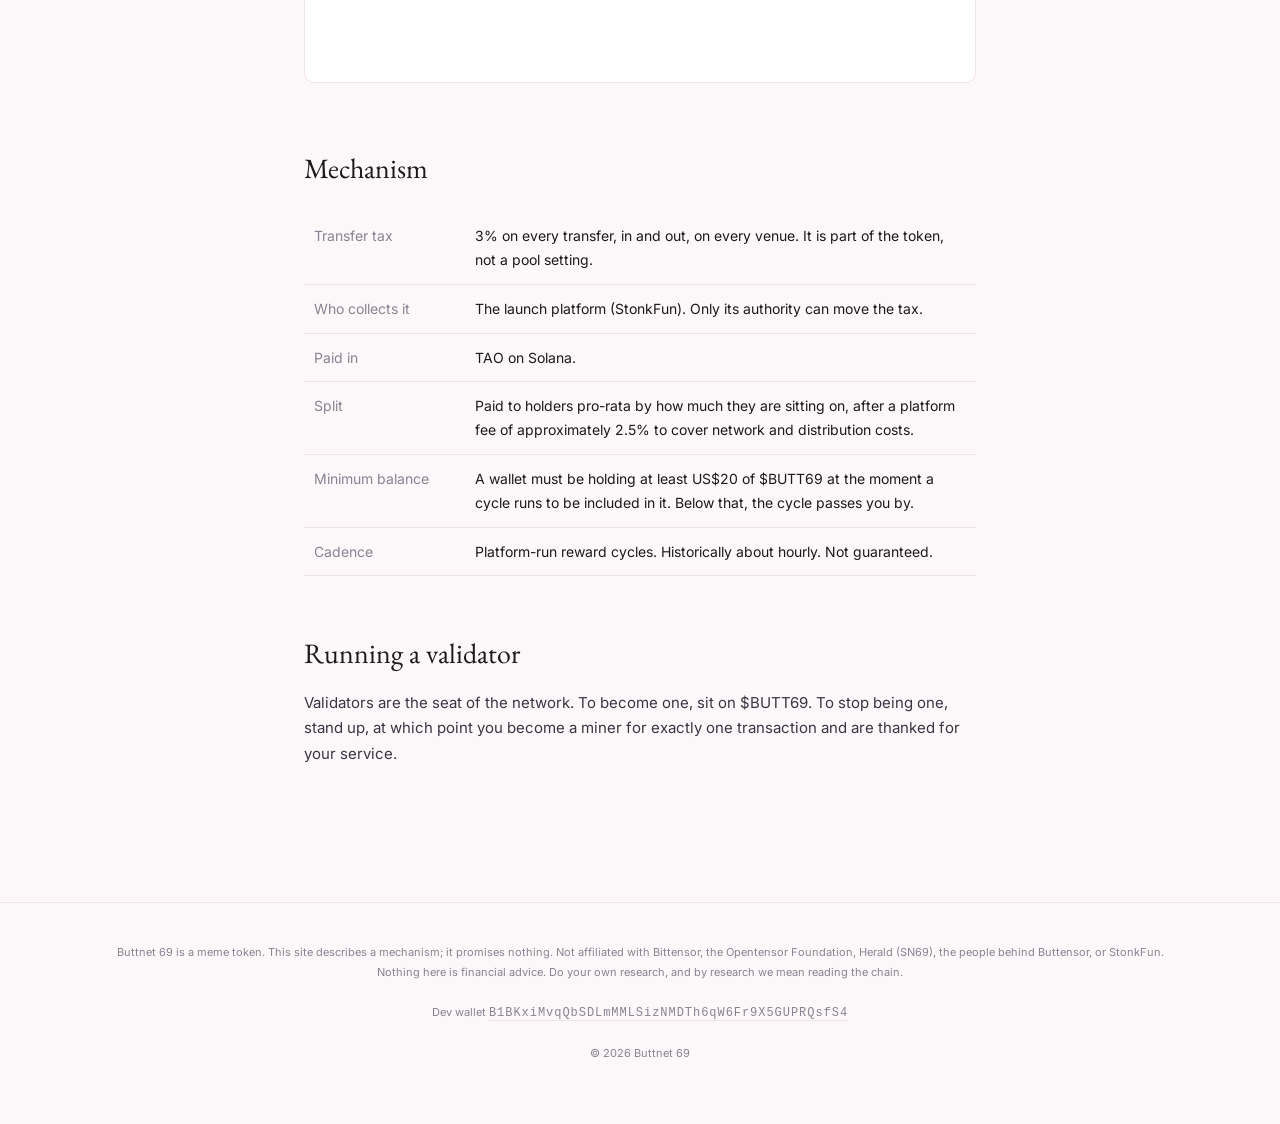
==== commit 021437ba: "Add files via upload" ====
--- a/docs.html
+++ b/docs.html
@@ -32,7 +32,7 @@
   <h3>2. Buy $BUTT69</h3>
   <p>It trades on a Raydium pool with locked liquidity, priced in TAO, and shows up on Jupiter and Dexscreener like any other token. Buy it from StonkFun's token page or straight through Jupiter.</p>
   <h3>3. Sit</h3>
-  <p>Now you can be a validator. TAO arrives in your wallet when the platform runs a reward cycle. There is nothing to claim and nothing to stake. Max sit.</p>
+  <p>Now you can be a validator. TAO arrives in your wallet when the platform runs a reward cycle. There is nothing to claim and nothing to stake. You need at least US$20 of $BUTT69 in the wallet at the moment a cycle runs to be included in it. Max sit.</p>
 
   <h2>Market</h2>
   <div class="stat" id="stats"></div>
@@ -43,7 +43,8 @@
     <tr><td>Transfer tax</td><td>3% on every transfer, in and out, on every venue. It is part of the token, not a pool setting.</td></tr>
     <tr><td>Who collects it</td><td>The launch platform (StonkFun). Only its authority can move the tax.</td></tr>
     <tr><td>Paid in</td><td>TAO on Solana.</td></tr>
-    <tr><td>Split</td><td>95% to holders, pro-rata by how much they are sitting on. The platform keeps 5% and spends it buying its own favourites.</td></tr>
+    <tr><td>Split</td><td>Paid to holders pro-rata by how much they are sitting on, after a platform fee of approximately 2.5% to cover network and distribution costs.</td></tr>
+    <tr><td>Minimum balance</td><td>A wallet must be holding at least US$20 of $BUTT69 at the moment a cycle runs to be included in it. Below that, the cycle passes you by.</td></tr>
     <tr><td>Cadence</td><td>Platform-run reward cycles. Historically about hourly. Not guaranteed.</td></tr>
   </table>
 
@@ -51,7 +52,7 @@
   <p>Validators are the seat of the network. To become one, sit on $BUTT69. To stop being one, stand up, at which point you become a miner for exactly one transaction and are thanked for your service.</p>
 
 </main>
-<script src="site.js"></script>
+<script src="site.js?v=4"></script>
 <script>
 header("docs");footer();
 const ca=document.getElementById("ca"),btns=document.getElementById("btns");
